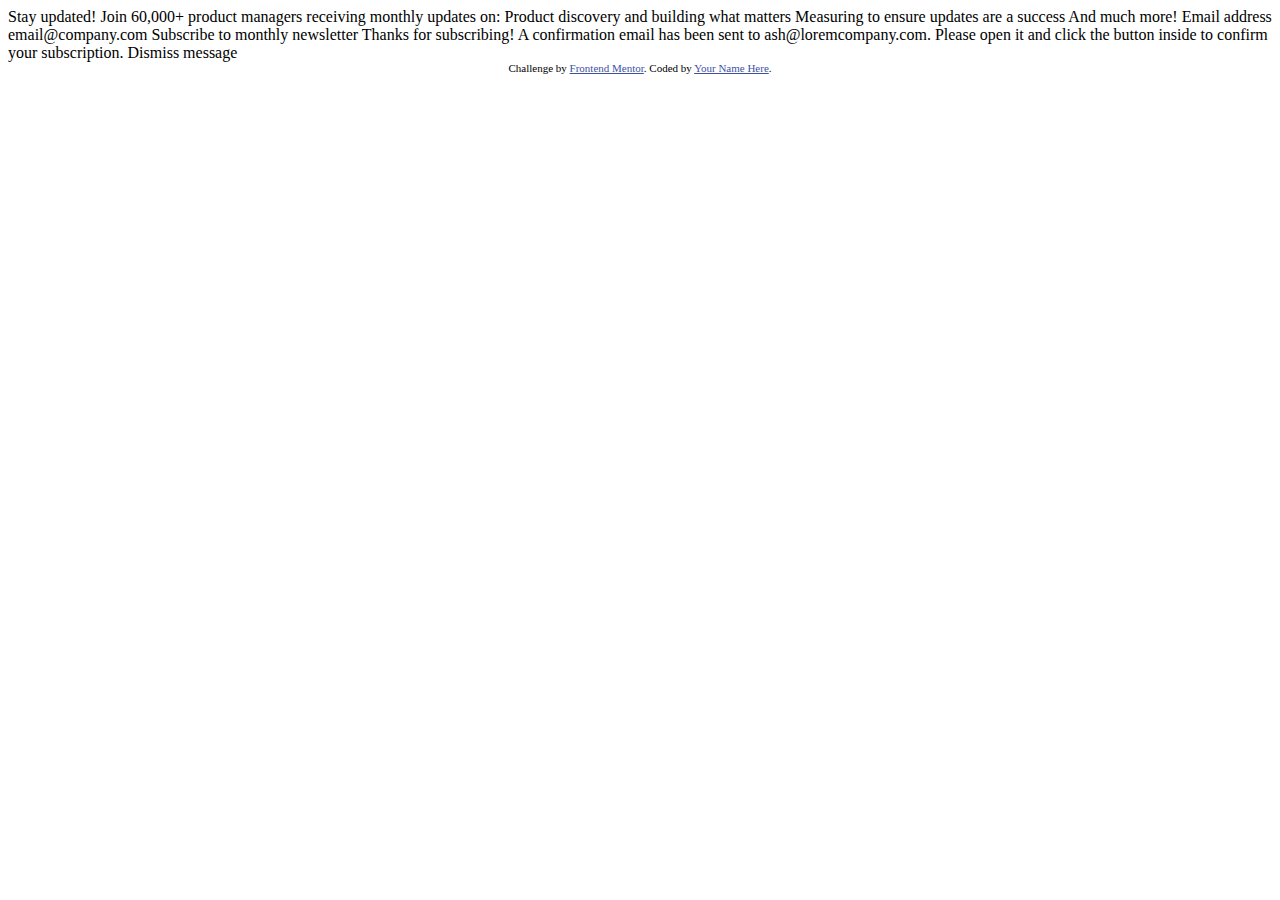
==== index.html @ a79f88ab "Initial commit" ====
<!DOCTYPE html>
<html lang="en">
<head>
  <meta charset="UTF-8">
  <meta name="viewport" content="width=device-width, initial-scale=1.0"> <!-- displays site properly based on user's device -->

  <link rel="icon" type="image/png" sizes="32x32" href="./assets/images/favicon-32x32.png">
  
  <title>Frontend Mentor | Newsletter sign-up form with success message</title>

  <!-- Feel free to remove these styles or customise in your own stylesheet 👍 -->
  <style>
    .attribution { font-size: 11px; text-align: center; }
    .attribution a { color: hsl(228, 45%, 44%); }
  </style>
</head>
<body>

  <!-- Sign-up form start -->

  Stay updated!

  Join 60,000+ product managers receiving monthly updates on:

  Product discovery and building what matters
  Measuring to ensure updates are a success
  And much more!

  Email address
  email@company.com

  Subscribe to monthly newsletter

  <!-- Sign-up form end -->

  <!-- Success message start -->

  Thanks for subscribing!

  A confirmation email has been sent to ash@loremcompany.com. 
  Please open it and click the button inside to confirm your subscription.

  Dismiss message

  <!-- Success message end -->
  
  <div class="attribution">
    Challenge by <a href="https://www.frontendmentor.io?ref=challenge" target="_blank">Frontend Mentor</a>. 
    Coded by <a href="#">Your Name Here</a>.
  </div>
</body>
</html>
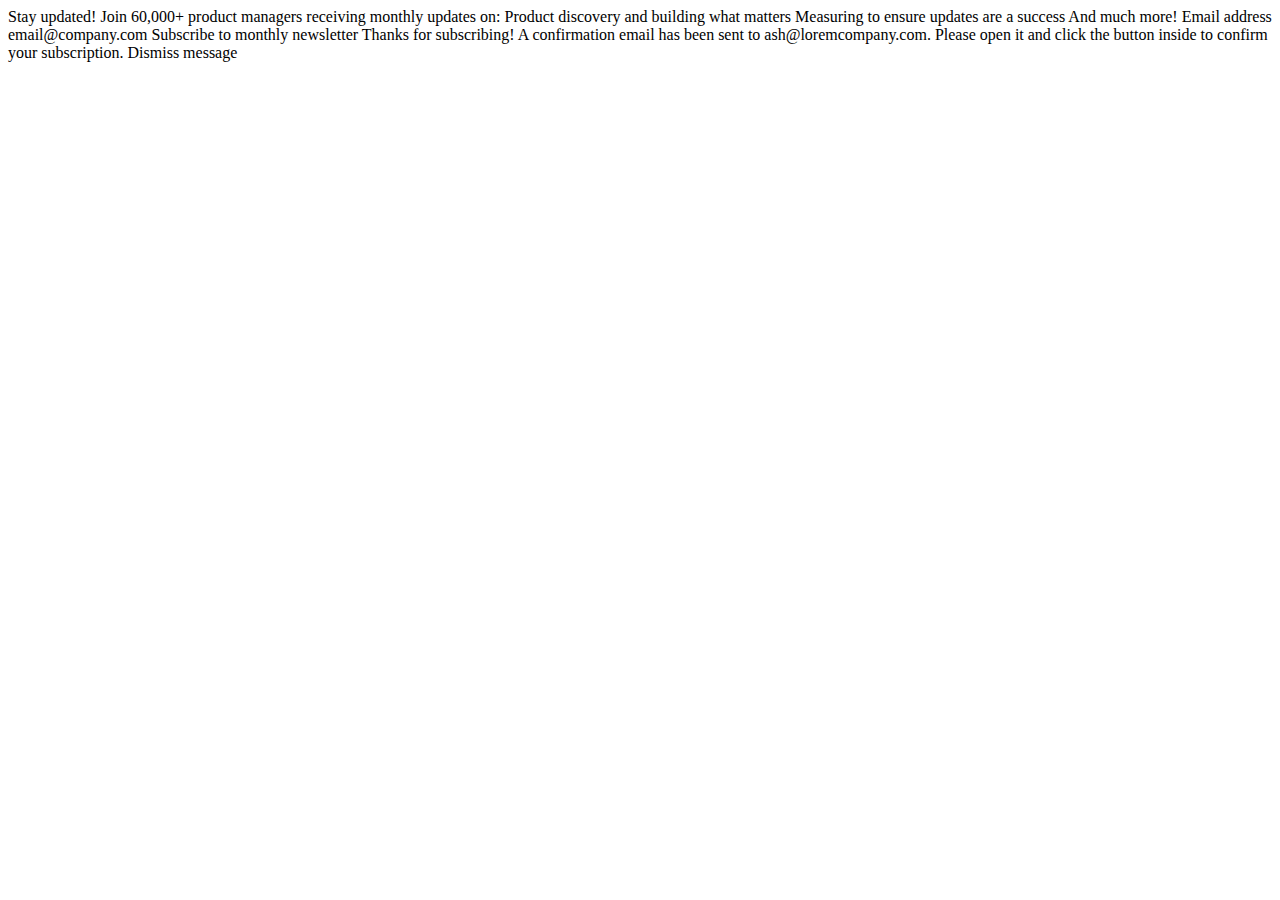
==== commit fa8867ce: "Remove unnecessary content" ====
--- a/index.html
+++ b/index.html
@@ -8,11 +8,6 @@
   
   <title>Frontend Mentor | Newsletter sign-up form with success message</title>
 
-  <!-- Feel free to remove these styles or customise in your own stylesheet 👍 -->
-  <style>
-    .attribution { font-size: 11px; text-align: center; }
-    .attribution a { color: hsl(228, 45%, 44%); }
-  </style>
 </head>
 <body>
 
@@ -44,9 +39,5 @@
 
   <!-- Success message end -->
   
-  <div class="attribution">
-    Challenge by <a href="https://www.frontendmentor.io?ref=challenge" target="_blank">Frontend Mentor</a>. 
-    Coded by <a href="#">Your Name Here</a>.
-  </div>
 </body>
 </html>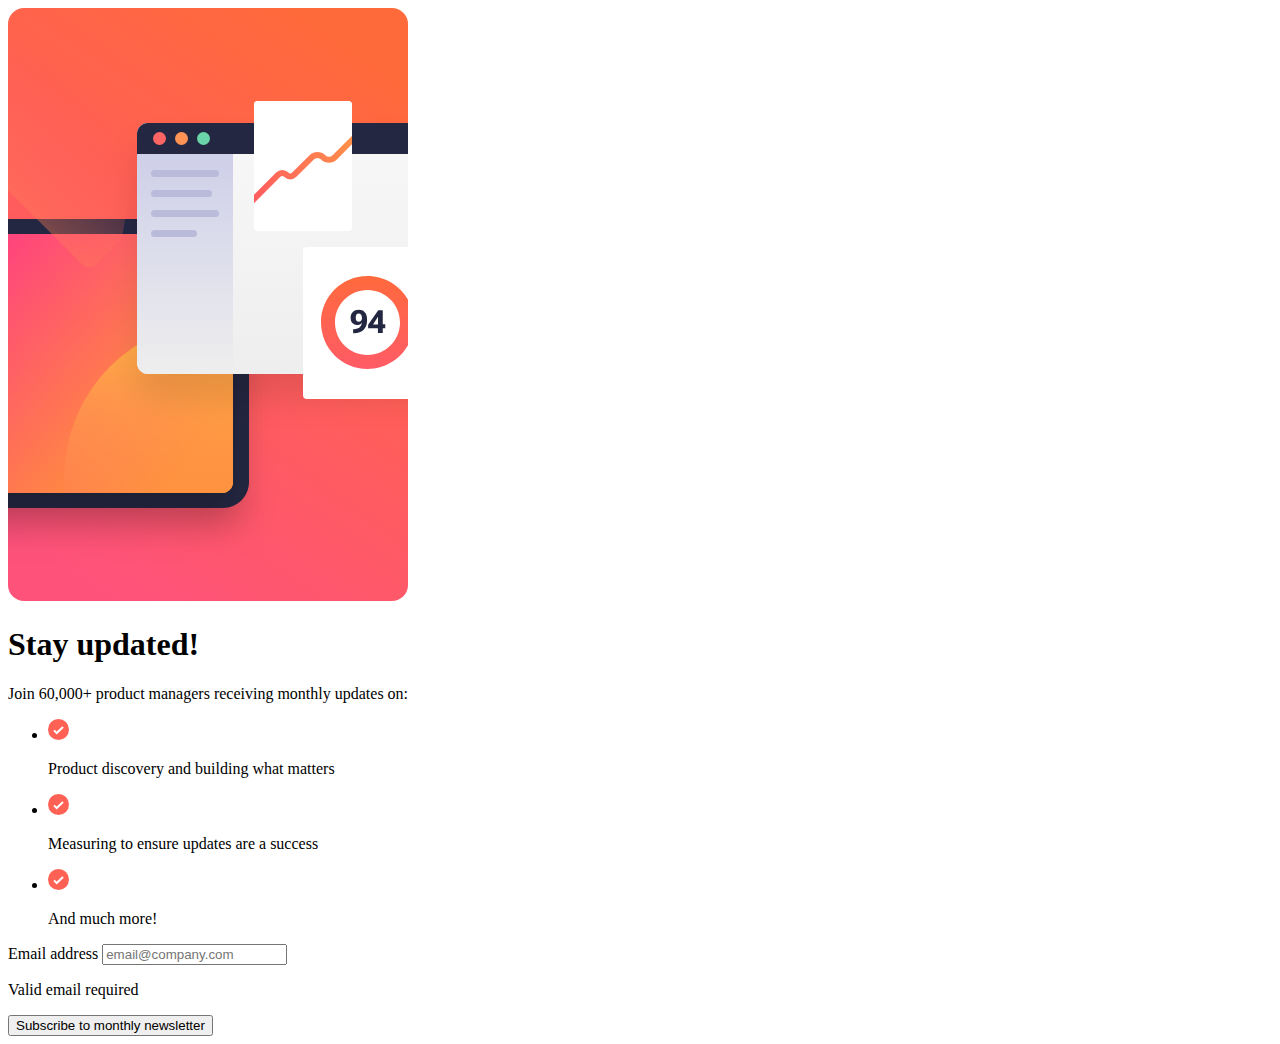
==== commit f90f4d09: "Add plain HTML content" ====
--- a/index.html
+++ b/index.html
@@ -2,7 +2,7 @@
 <html lang="en">
 <head>
   <meta charset="UTF-8">
-  <meta name="viewport" content="width=device-width, initial-scale=1.0"> <!-- displays site properly based on user's device -->
+  <meta name="viewport" content="width=device-width, initial-scale=1.0">
 
   <link rel="icon" type="image/png" sizes="32x32" href="./assets/images/favicon-32x32.png">
   
@@ -11,33 +11,68 @@
 </head>
 <body>
 
-  <!-- Sign-up form start -->
+  <main>
 
-  Stay updated!
+    <div class="newsletter-container-large">
 
-  Join 60,000+ product managers receiving monthly updates on:
+      <picture class="picture">
 
-  Product discovery and building what matters
-  Measuring to ensure updates are a success
-  And much more!
+        <source media="(min-width: 992px)" srcset="./assets/images/illustration-sign-up-desktop.svg"/>
 
-  Email address
-  email@company.com
+        <source media="(max-width: 991px)" srcset="./assets/images/illustration-sign-up-mobile.svg"/>
 
-  Subscribe to monthly newsletter
+        <img class="illustration" src="./assets/images/illustration-sign-up-mobile.svg" alt="Sign up illustration">
 
-  <!-- Sign-up form end -->
+      </picture>
 
-  <!-- Success message start -->
+      <div class="newsletter-content-large">
 
-  Thanks for subscribing!
+        <div class="newsletter-content">
 
-  A confirmation email has been sent to ash@loremcompany.com. 
-  Please open it and click the button inside to confirm your subscription.
+          <h1 class="main-heading">Stay updated!</h1>
 
-  Dismiss message
+          <p class="newsletter-message">Join 60,000+ product managers receiving monthly updates on:</p>
 
-  <!-- Success message end -->
+          <ul class="newsletter-features-list">
+            
+            <li class="newsletter-feature">
+              <img class="list-icon" src="./assets/images/icon-list.svg" alt="List icon">
+              <p class="feature-description">Product discovery and building what matters</p>
+            </li>
+
+            <li class="newsletter-feature">
+              <img class="list-icon" src="./assets/images/icon-list.svg" alt="List icon">
+              <p class="feature-description">Measuring to ensure updates are a success</p>
+            </li>
+
+            <li class="newsletter-feature">
+              <img class="list-icon" src="./assets/images/icon-list.svg" alt="List icon">
+              <p class="feature-description">And much more!</p>
+            </li>
+
+          </ul>
+
+        </div>
+
+        <form class="newsletter-form" id="form" action="/pages/success-message.html">
+          
+          <div class="input-label-container">
+
+            <label class="input-label" for="input">Email address</label>
+            <input name="email" id="email-input" placeholder="email@company.com">
+            <p id="error-message">Valid email required</p>
+
+          </div>
+
+          <button class="subscribe-button">Subscribe to monthly newsletter</button>
+
+        </form>
+
+      </div>
+    
+    </div>
+
+  </main>
   
 </body>
 </html>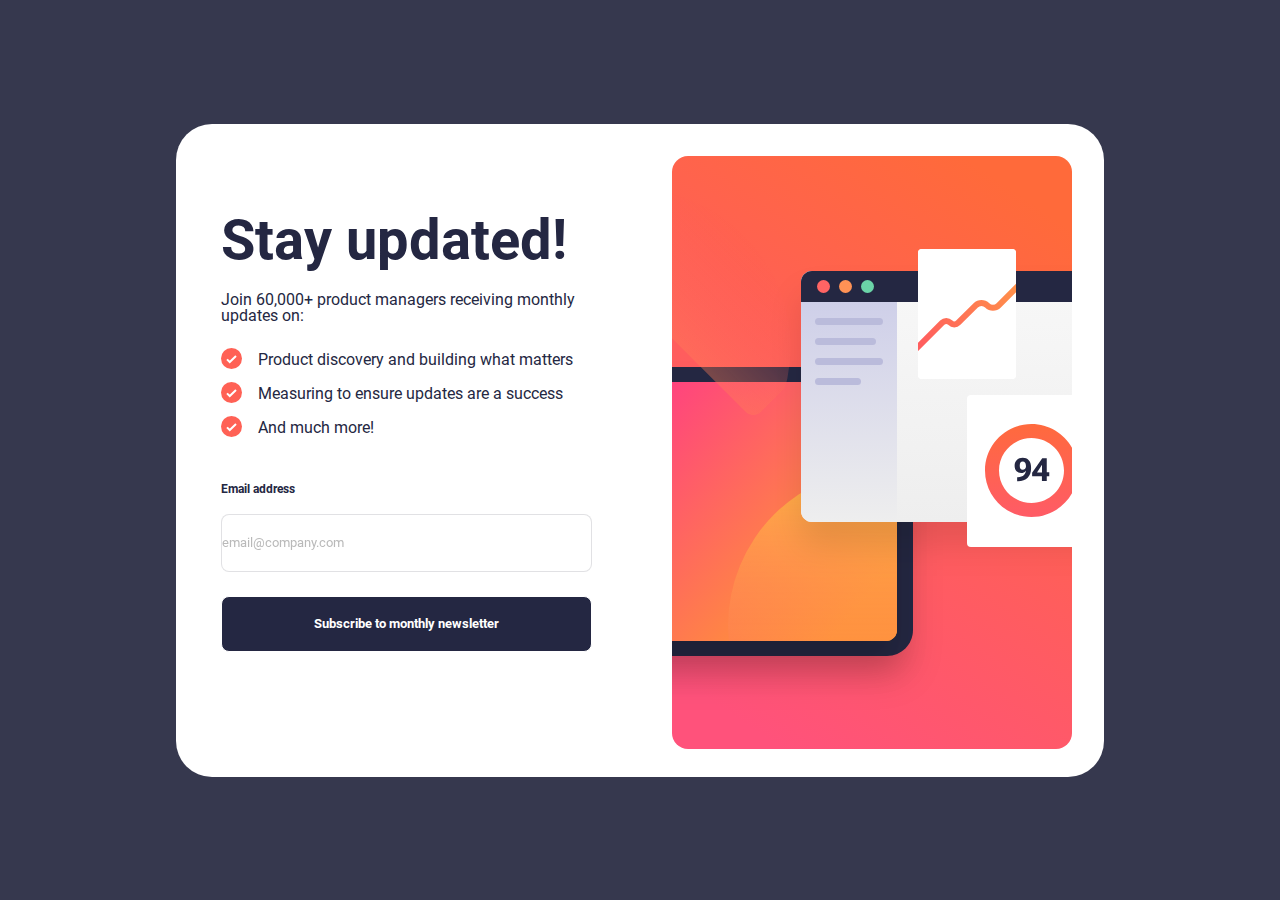
==== commit 592e96a4: "Connect CSS style with the content of the main page" ====
--- a/index.html
+++ b/index.html
@@ -5,6 +5,7 @@
   <meta name="viewport" content="width=device-width, initial-scale=1.0">
 
   <link rel="icon" type="image/png" sizes="32x32" href="./assets/images/favicon-32x32.png">
+  <link rel="stylesheet" href="./css/style.css">
   
   <title>Frontend Mentor | Newsletter sign-up form with success message</title>
 
--- a/css/style.css
+++ b/css/style.css
@@ -0,0 +1,188 @@
+@import url(./colors.css);
+@import url(./fonts.css);
+
+/* reset all margins and paddings to ensure same look of the website across
+different browsers */
+* {
+    margin: 0;
+    padding: 0;
+}
+
+.main-heading, .input-label, .subscribe-button, #error-message {
+    font-family: 'RobotoBold', sans-serif;
+}
+
+.newsletter-message, .feature-description, #email-input {
+    font-family: 'RobotoRegular', sans-serif;
+}
+
+.main-heading, .newsletter-message, .feature-description, .input-label,
+#email-input {
+    color: var(--dark-slate-grey);
+}
+
+.main-heading, .newsletter-message {
+    line-height: var(--display-large);
+}
+
+.feature-description, #email-input, .input-label, .subscribe-button, #error-message {
+    line-height: var(--body-large);
+}
+
+.illustration {
+    width: 100%;
+    margin-bottom: 1.5rem;
+}
+
+.newsletter-content {
+    display: flex;
+    flex-direction: column;
+    gap: 1.5rem;
+    
+    /* top | left and right | bottom */
+    padding: 0 1rem 2.5rem;
+}
+
+    .main-heading {
+        font-size: 2.5rem;
+    }
+
+    .newsletter-features-list {
+        display: flex;
+        flex-direction: column;
+
+        /* gap between list elements */
+        gap: 0.625rem;
+    }
+
+        .newsletter-feature {
+            display: flex;
+            flex-direction: row;
+
+            /* gap between list icon and text */
+            gap: 1rem;
+        }
+
+            .list-icon {
+                width: 1.313rem;
+                height: 1.313rem;
+            }
+
+.newsletter-form {
+    display: flex;
+    flex-direction: column;
+
+    /* gap between form elements */
+    gap: 1.5rem;
+
+    /* top | left and right | bottom */
+    padding: 0 1rem 0;
+}
+
+    .input-label-container {
+        display: flex;
+        flex-direction: column;
+
+        /* gap between label and input field */
+        gap: 1rem;
+    }
+
+        #email-input {
+            border: 1px solid rgba(25, 24, 43, 0.25);
+            border-radius: 0.5rem;
+            height: 3.5rem;
+            opacity: 0.5;
+        }
+
+        .input-label {
+            font-size: 0.75rem;
+        }
+    
+    .subscribe-button {
+        height: 3.5rem;
+        background-color: var(--dark-slate-grey);
+        border: 1px solid;
+        border-radius: 0.5rem;
+
+        /* button text color */
+        color: var(--white);
+    }
+
+    /* hide element on screens smaller than 992px */
+    #error-message {
+        display: none;
+    }
+
+@media screen and (min-width: 992px) {
+
+    html,body {
+        display: flex;
+        justify-content: center;
+        align-items: center;
+        height: 100%;
+        background-color: var(--charcoal-grey);
+    }
+
+    .illustration {
+        width: auto;
+    }
+
+    .newsletter-container-large {
+        width: 58rem;
+        background-color: var(--white);
+        border-radius: 2.25rem;
+        
+        /* Create one row and two columns of equal size */
+        display: grid;
+        grid-template-columns: repeat(2, 1fr);
+        grid-template-rows: 1fr;
+        grid-column-gap: 2rem;
+        grid-row-gap: 0px; 
+    }
+
+        /* Give two elements of the grid container a position */
+        .newsletter-content-large { grid-area: 1 / 1 / 2 / 2; }
+        .picture { grid-area: 1 / 2 / 2 / 3; } 
+
+        .illustration {
+            padding: 2rem 2rem 0;
+        }
+
+        .main-heading {
+            font-size: 3.5rem;
+        }
+
+        .newsletter-content-large {
+            padding-top: 5.5rem;
+            padding-left: 1.8rem;
+        }
+
+        #email-input:hover {
+            cursor: pointer;
+        }
+
+        .subscribe-button:hover {
+            cursor: pointer;
+
+            /* direction of gradient | first color stop in gradient | second color stop in gradient */
+            background: linear-gradient(204.47deg, #FF6A3A 0%, hsl(4, 100%, 67%) 100%);
+            
+            /* horizontal offset | vertical offset | blur radius | color */
+            box-shadow: 0 1rem 2rem rgba(255, 97, 85, 0.5);   
+        }
+
+        #error-message {
+            font-size: 0.75rem;
+            color: var(--tomato);
+            
+            /*hidden by default */
+            display: none; 
+            
+            
+            text-align: right;
+            
+            /* default position under the input field, use this property to place it
+            above the input field */
+            translate: 0 -600%;
+        }
+}
